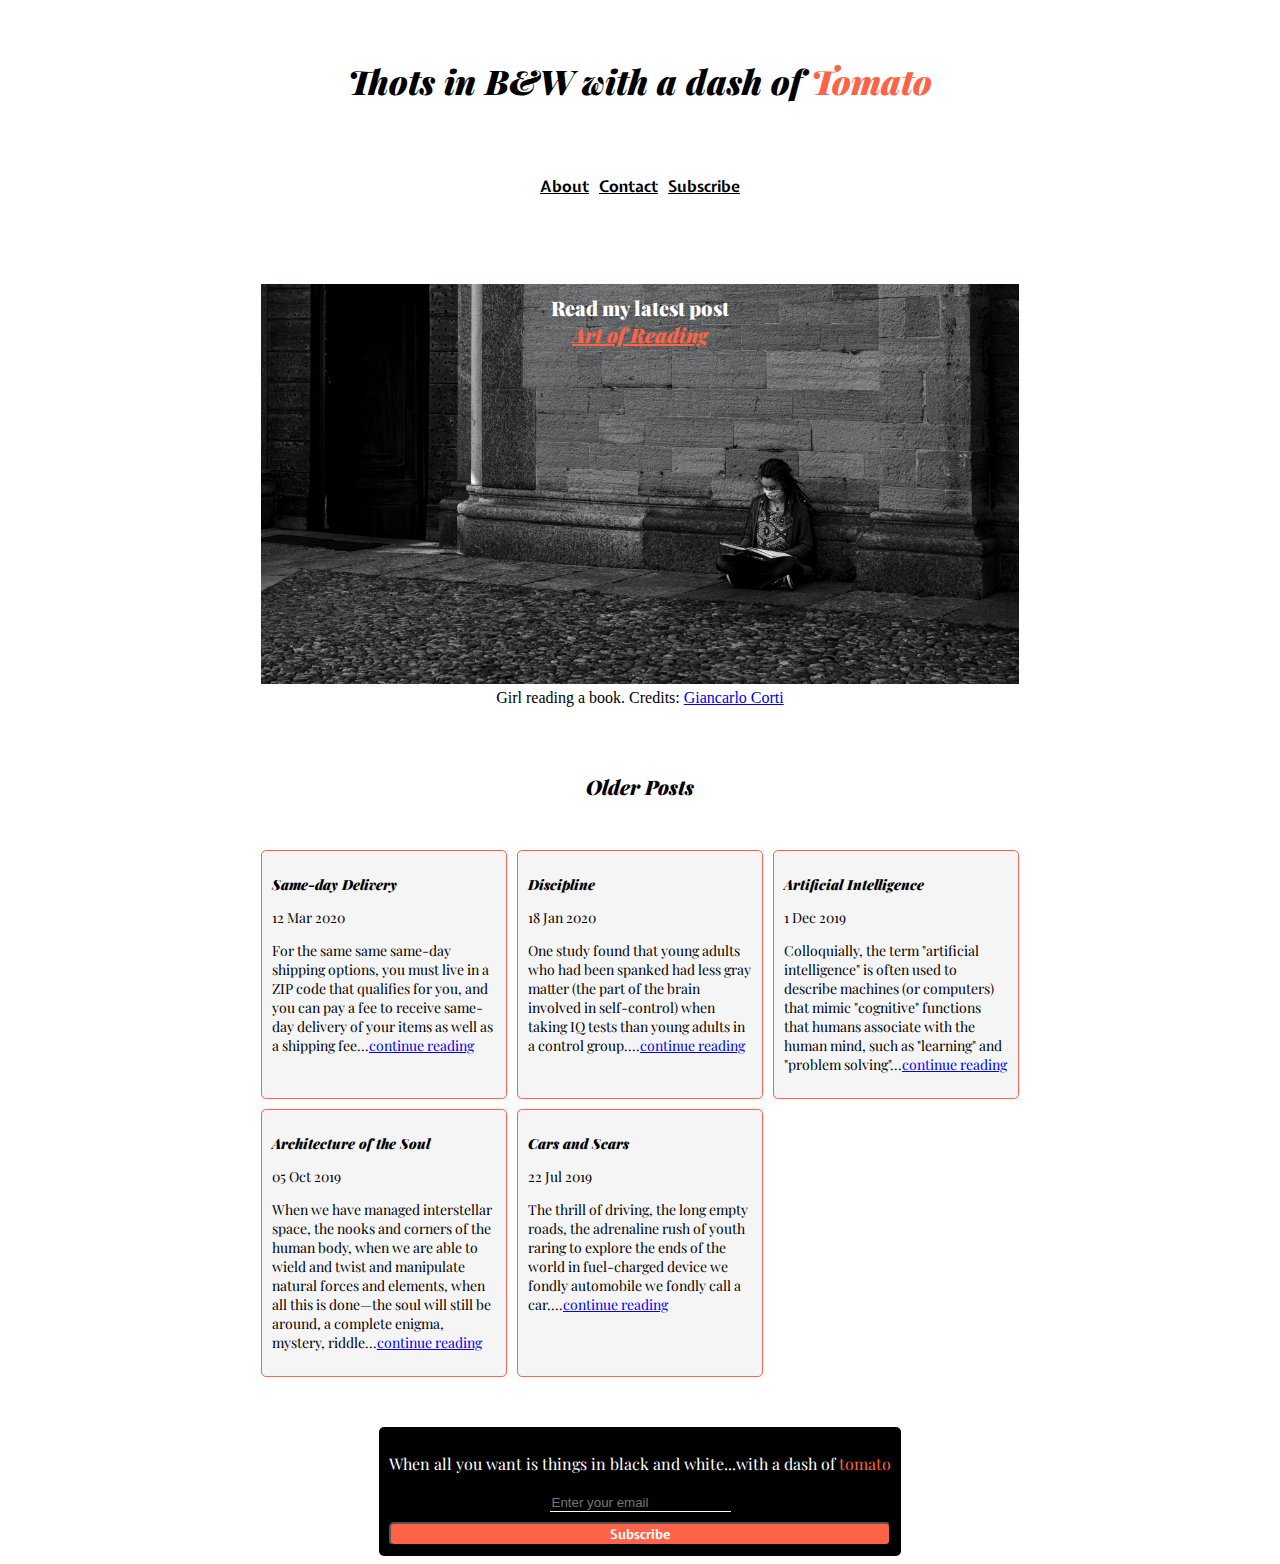
==== index.html @ 09ccee59 "complete personal blog" ====
<!DOCTYPE html>
<html lang="en">
  <head>
    <meta charset="UTF-8" />
    <meta http-equiv="X-UA-Compatible" content="IE=edge" />
    <meta name="viewport" content="width=device-width, initial-scale=1.0" />
    <link href="styles/main.css" rel="stylesheet" />
    <link rel="preconnect" href="https://fonts.gstatic.com" />
    <link rel="preconnect" href="https://fonts.gstatic.com" />
    <link rel="preconnect" href="https://fonts.gstatic.com" />
    <link
      href="https://fonts.googleapis.com/css2?family=Expletus+Sans:wght@700&family=Playfair+Display:ital,wght@0,400;1,900&display=swap"
      rel="stylesheet"
    />
    <title>Thots in B&W</title>
    <link rel="shortcut icon" type="icon" href="images/favicon.ico"/>
  </head>
  <body>
    <div class="container-grid">
      <header>
        Thots in B&W with a dash of <span class="tomato">Tomato</span>
      </header>
      <nav class="navigation">
        <p><a href="#">About</a></p>
        <p><a href="#">Contact</a></p>
        <p><a href="#subscribe">Subscribe</a></p>
      </nav>
      <section class="nested-flex-section">
        <figure class="flex-item-featured-post-hero">
          <div class="hero-image">
            <div class="hero-text">
              Read my latest post <br />
              <em><a href="posts/art-of-reading.html">Art of Reading</a></em>
            </div>
          </div>
          <figcaption class="hero-image-caption">
            Girl reading a book. Credits:
            <a
              href="https://unsplash.com/@_g?utm_source=unsplash&utm_medium=referral&utm_content=creditCopyText"
              alt="girl-reading-book"
              >Giancarlo Corti</a
            >
          </figcaption>
        </figure>
      </section>
      <div class="old-posts-header">Older Posts</div>
      <div class="old-posts-items">
        <div class="card">
          <p class="title">Same-day Delivery</p>
          <p class="date">12 Mar 2020</p>
          <p class="preview">
            For the same same same-day shipping options, you must live in a ZIP
            code that qualifies for you, and you can pay a fee to receive
            same-day delivery of your items as well as a shipping fee...<a
              href="404.html"
              >continue reading</a
            >
          </p>
        </div>
        <div class="card">
          <p class="title">Discipline</p>
          <p class="date">18 Jan 2020</p>
          <p class="preview">
            One study found that young adults who had been spanked had less gray
            matter (the part of the brain involved in self-control) when taking
            IQ tests than young adults in a control group....<a href="404.html"
              >continue reading</a
            >
          </p>
        </div>
        <div class="card">
          <p class="title">Artificial Intelligence</p>
          <p class="date">1 Dec 2019</p>
          <p class="preview">
            Colloquially, the term "artificial intelligence" is often used to
            describe machines (or computers) that mimic "cognitive" functions
            that humans associate with the human mind, such as "learning" and
            "problem solving"...<a href="404.html">continue reading</a>
          </p>
        </div>
        <div class="card">
          <p class="title">Architecture of the Soul</p>
          <p class="date">05 Oct 2019</p>
          <p class="preview">
            When we have managed interstellar space, the nooks and corners of
            the human body, when we are able to wield and twist and manipulate
            natural forces and elements, when all this is done—the soul will
            still be around, a complete enigma, mystery, riddle...<a
              href="404.html"
              >continue reading</a
            >
          </p>
        </div>
        <div class="card">
          <p class="title">Cars and Scars</p>
          <p class="date">22 Jul 2019</p>
          <p class="preview">
            The thrill of driving, the long empty roads, the adrenaline rush of
            youth raring to explore the ends of the world in fuel-charged device
            we fondly automobile we fondly call a car....<a href="404.html"
              >continue reading</a
            >
          </p>
        </div>
      </div>
      <footer id="subscribe">
        <form class="subscription-form">
          <p>
            When all you want is things in black and white...with a dash of
            <span class="tomato">tomato</span>
          </p>
          <input type="email" required placeholder="Enter your email" />
          <button>Subscribe</button>
        </form>
      </footer>
    </div>
  </body>
</html>
---- styles/main.css ----
@import url(header.css);
@import url(navbar.css);
@import url(footer.css);
@import url(blog-post.css);

/* top level grid */

.container-grid {
  display: grid;
  grid-template-columns: 1fr;
  gap: 50px;
  justify-items: center;
  margin-left: 20%;
  margin-right: 20%;
}

.navigation {
  display: flex;
  flex-flow: row wrap;
  justify-content: center;
}

/* nested flex section and its flex items */

.nested-flex-section {
  display: flex;
  flex-direction: column;
  align-items: center;
  gap: 10px;
  width: 100%;
}

.flex-item-featured-post-hero {
  width: 100%;
  text-align: center;
}

.hero-image {
  max-width: 1800px;
  background-image: url("../images/art-of-reading-hero-large.jpg");
  background-size: cover;
}

.hero-text {
  color: white;
  vertical-align: center;
  font-family: "Playfair Display", serif;
  font-weight: 900;
  padding: 10px;
}

.hero-text a:link {
  color: tomato;
}

.hero-text a:hover {
  color: white;
}

.hero-text a:visited {
  color: rgb(183, 172, 172);
}

.hero-image-caption {
  padding-top: 5px;
}

.old-posts-header {
  text-align: center;
  font-family: "Playfair Display", serif;
  font-weight: 900;
  font-style: italic;
}

.old-posts-items {
  display: grid;
  grid-template-columns: repeat(auto-fit, minmax(200px, 1fr));
  gap: 10px;
  font-family: "Playfair Display", serif;
  font-weight: 400;
}

.card {
  padding: 10px;
  background-color: whitesmoke;
  border: solid 1px tomato;
  border-radius: 5px;
  font-size: 14px;
}

.card:hover {
  background-color: tomato;
  color: white;
}

.title {
  font-weight: 900;
  font-style: italic;
}

/* media queries and breakpoints */

@media only screen and (max-width: 479px) {
  .container-grid {
    margin-left: 15%;
    margin-right: 15%;
  }

  header {
    font-size: 22px;
  }

  .hero-image {
    min-height: 130px;
  }

  .hero-text,
  .old-posts-header {
    font-size: 14px;
  }

  .hero-image-caption,
  .subscription-form {
    font-size: 12px;
  }

  /* media queries for blog post */

  .article-title {
    font-size: 20px;
  }
  
  .article-subtitle {
    font-size: 16px;  
  }
  
  .article-summary,
  blockquote {
    font-size: 12px;
  }  

}


@media only screen and (min-width: 480px) and (max-width: 767px) {
  header {
    font-size: 26px;
  }

  .hero-image {
    min-height: 180px;
  }

  .hero-text,
  .old-posts-header {
    font-size: 16px;
  }

  .hero-image-caption,
  .subscription-form {
    font-size: 12px;
  }

  /* media queries for blog post */

  .article-title {
    font-size: 22px;
  }
  
  .article-subtitle {
    font-size: 18px;  
  }
  
  .article-summary,
  blockquote {
    font-size: 14px;
  }  

}


@media only screen and (min-width: 768px) and (max-width: 979px) {
  header {
    font-size: 30px;
  }
  .hero-image {
    min-height: 250px;
  }
  .hero-text,
  .old-posts-header {
    font-size: 18px;
  }
  .hero-image-caption,
  .subscription-form {
    font-size: 14px;
  }

  /* media queries for blog post */

  .article-title {
    font-size: 24px;
  }
  
  .article-subtitle {
    font-size: 20px;  
  }
  
  .article-summary,
  blockquote {
    font-size: 16px;
  }  

}


@media only screen and (min-width: 980px) and (max-width: 1500px) {
  header {
    font-size: 34px;
  }

  .hero-image {
    min-height: 400px;
  }

  .hero-text,
  .old-posts-header {
    font-size: 20px;
  }

  .hero-image-caption,
  .subscription-form {
    font-size: 16px;
  }

  /* media queries for blog post */

  .article-title {
    font-size: 24px;
  }
  
  .article-subtitle {
    font-size: 20px;  
  }
  
  .article-summary,
  blockquote {
    font-size: 16px;
  }  

}
@media only screen and (min-width: 1501px) {
  header {
    font-size: 36px;
  }

  .hero-image {
    min-height: 450px;
  }

  .hero-text,
  .old-posts-header {
    font-size: 20px;
  }

  .hero-image-caption,
  .subscription-form {
    font-size: 16px;
  }

  /* media queries for blog post */

  .article-title {
    font-size: 26px;
  }
  
  .article-subtitle {
    font-size: 22px;  
  }
  
  .article-summary,
  blockquote {
    font-size: 18px;
  }  

}
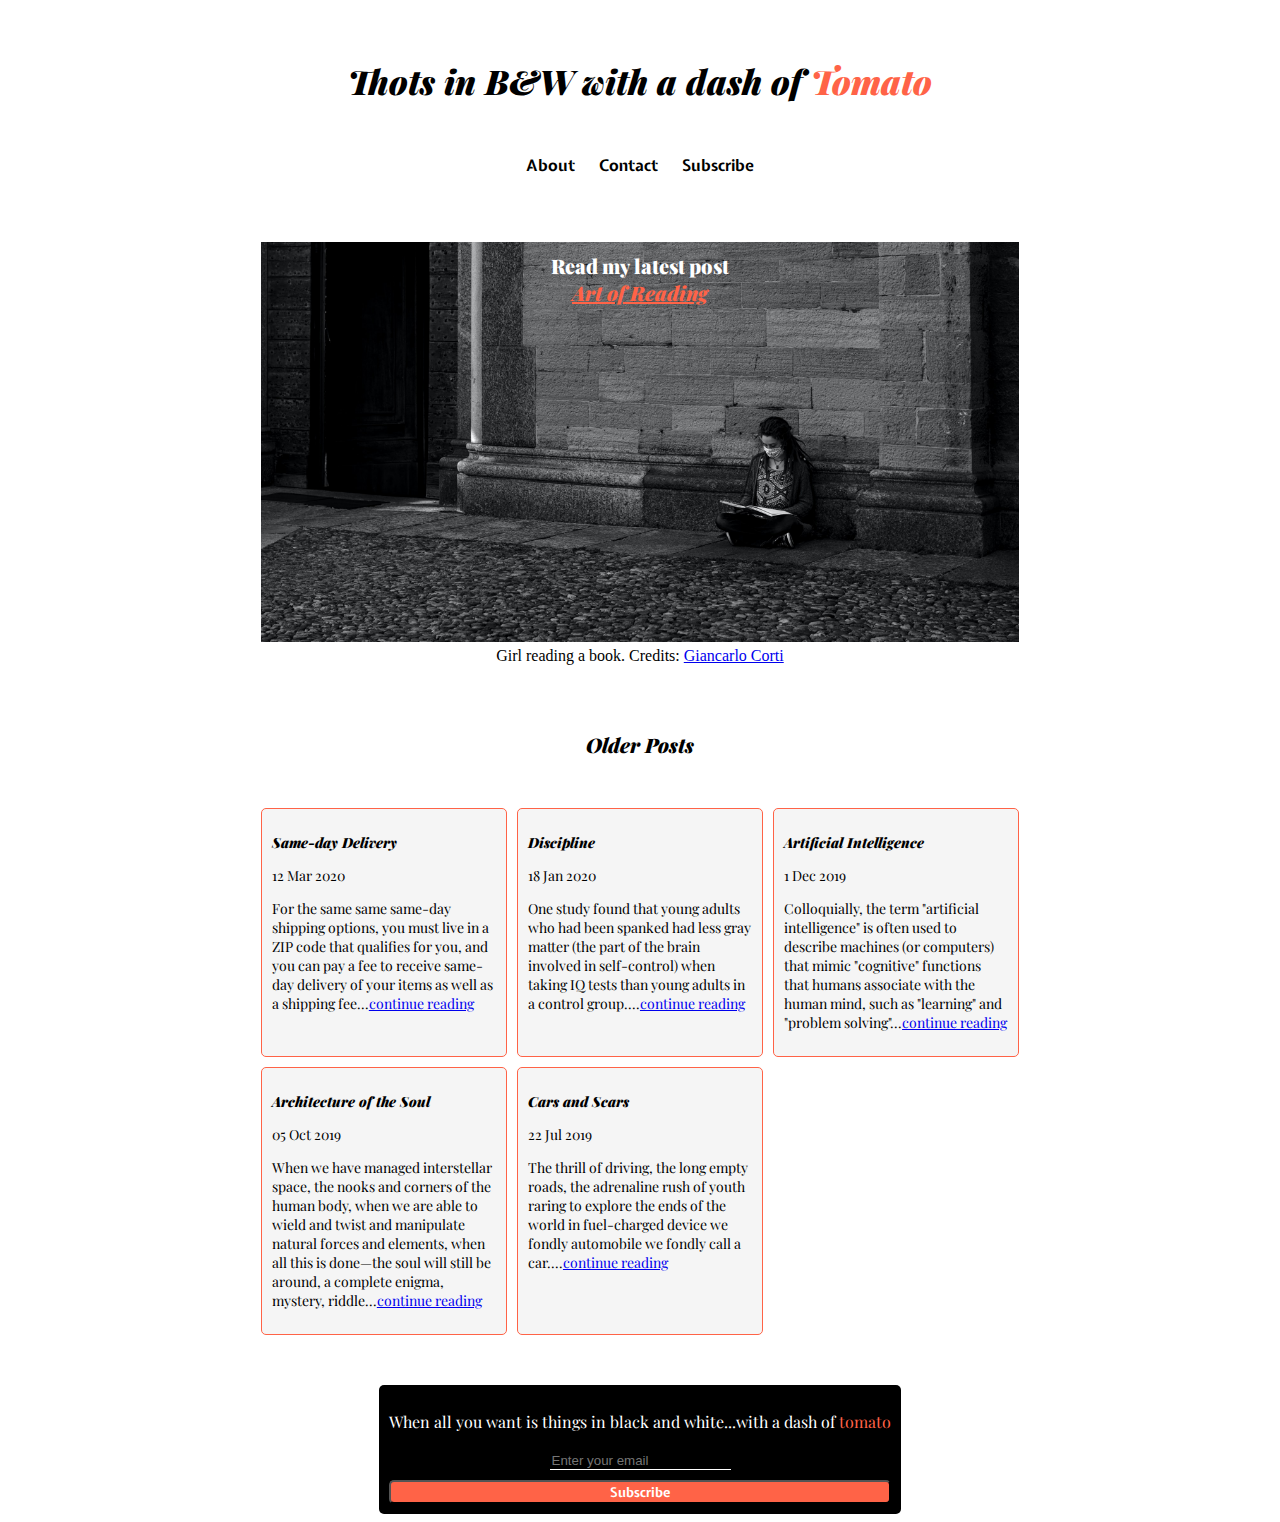
==== commit 79ce8178: "Change navbar into ul, li, and inline display" ====
--- a/index.html
+++ b/index.html
@@ -13,17 +13,19 @@
       rel="stylesheet"
     />
     <title>Thots in B&W</title>
-    <link rel="shortcut icon" type="icon" href="images/favicon.ico"/>
+    <link rel="shortcut icon" type="icon" href="images/favicon.ico" />
   </head>
   <body>
     <div class="container-grid">
       <header>
         Thots in B&W with a dash of <span class="tomato">Tomato</span>
       </header>
-      <nav class="navigation">
-        <p><a href="#">About</a></p>
-        <p><a href="#">Contact</a></p>
-        <p><a href="#subscribe">Subscribe</a></p>
+      <nav class="navbar">
+        <ul class="navbar-items">
+          <li class="navbar-item"><a class="navbar-item-link" href="#">About</a></li>
+          <li class="navbar-item"><a class="navbar-item-link" href="#">Contact</a></li>
+          <li class="navbar-item"><a class="navbar-item-link" href="#subscribe">Subscribe</a></li>
+        </ul>
       </nav>
       <section class="nested-flex-section">
         <figure class="flex-item-featured-post-hero">
--- a/styles/main.css
+++ b/styles/main.css
@@ -161,6 +161,12 @@
     font-size: 12px;
   }
 
+  .navbar-item {
+    display: inline-block;
+    font-size: 16px;
+    margin: 0 5px;
+  }
+
   /* media queries for blog post */
 
   .article-title {
@@ -195,6 +201,12 @@
     font-size: 14px;
   }
 
+  .navbar-item {
+    display: inline-block;
+    font-size: 16px;
+    margin: 0 10px;
+  }
+
   /* media queries for blog post */
 
   .article-title {
@@ -232,6 +244,12 @@
     font-size: 16px;
   }
 
+  .navbar-item {
+    display: inline-block;
+    font-size: 16px;
+    margin: 0 10px;
+  }
+
   /* media queries for blog post */
 
   .article-title {
@@ -247,6 +265,11 @@
     font-size: 16px;
   }  
 
+  .navbar-item {
+    display: inline-block;
+    margin: 0 10px;
+  }
+
 }
 @media only screen and (min-width: 1501px) {
   header {
@@ -267,6 +290,12 @@
     font-size: 16px;
   }
 
+  .navbar-item {
+    display: inline-block;
+    font-size: 16px;
+    margin: 0 10px;
+  }
+
   /* media queries for blog post */
 
   .article-title {
